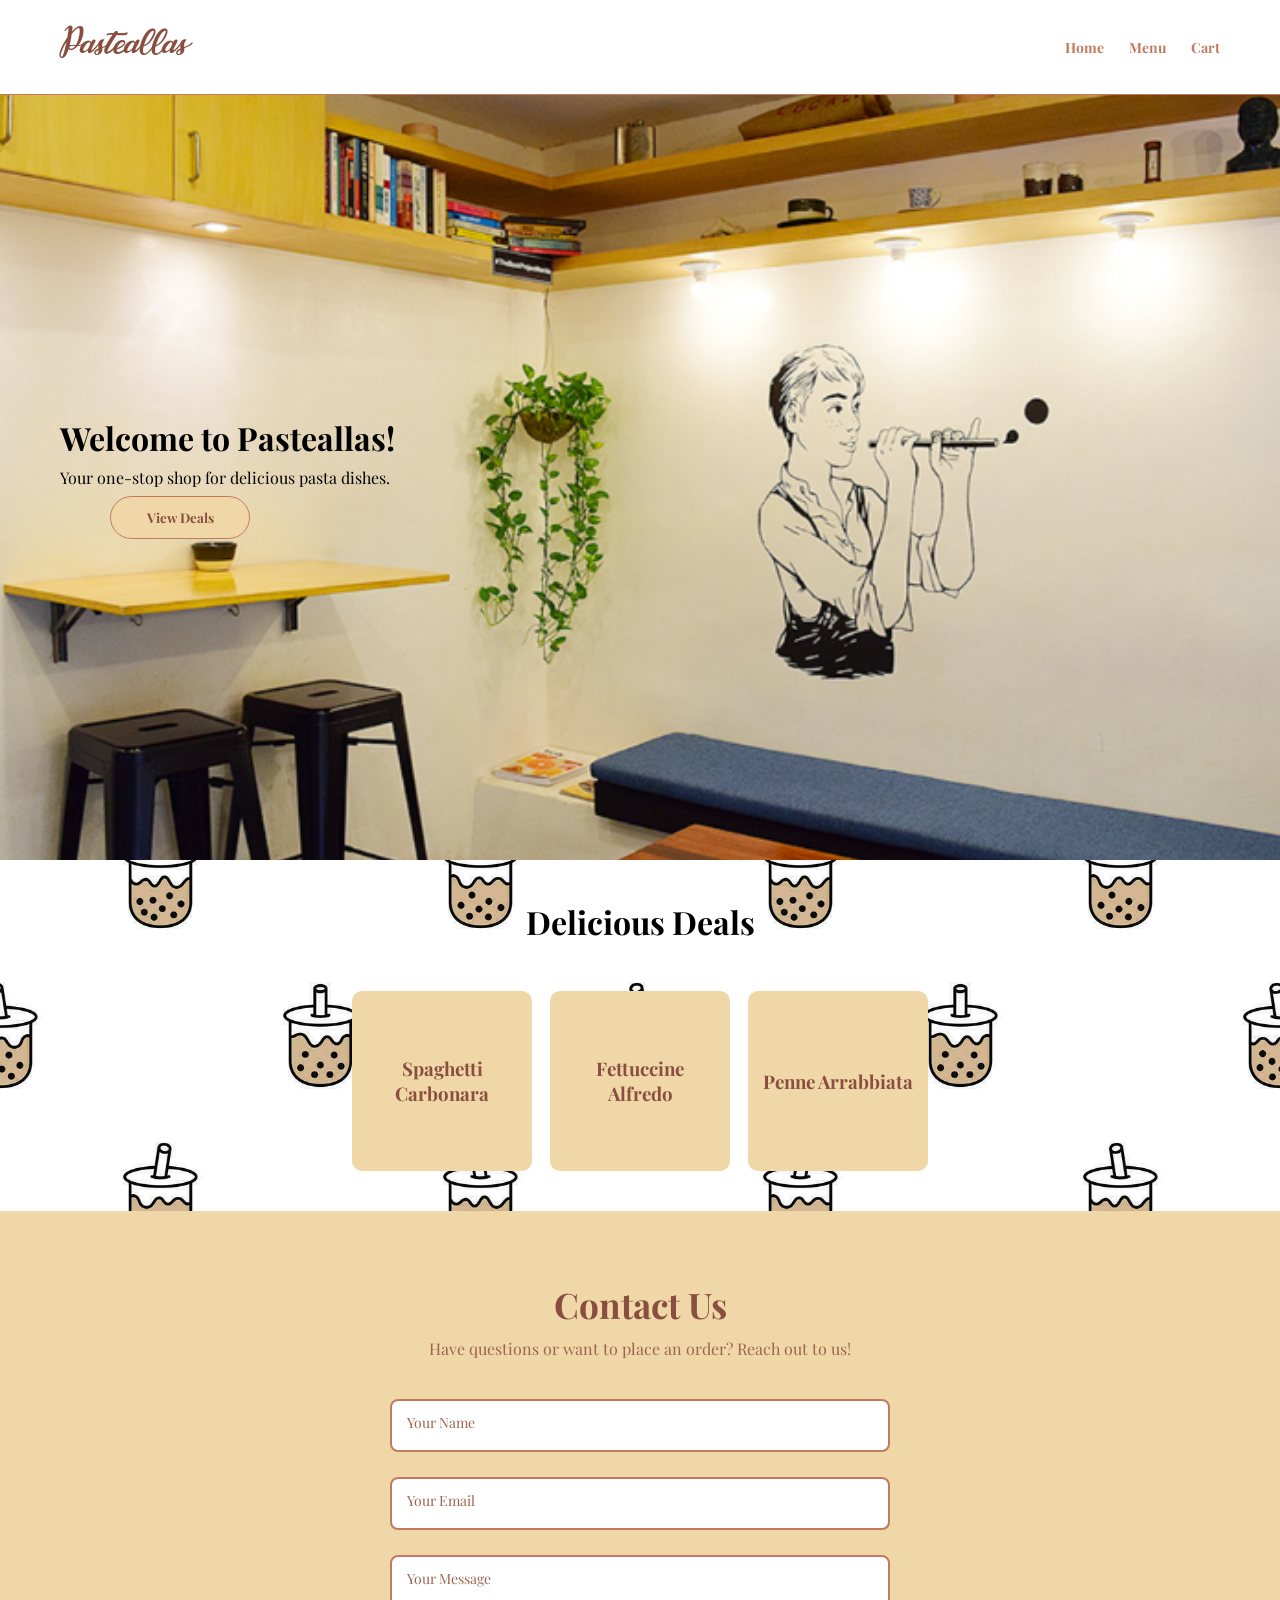
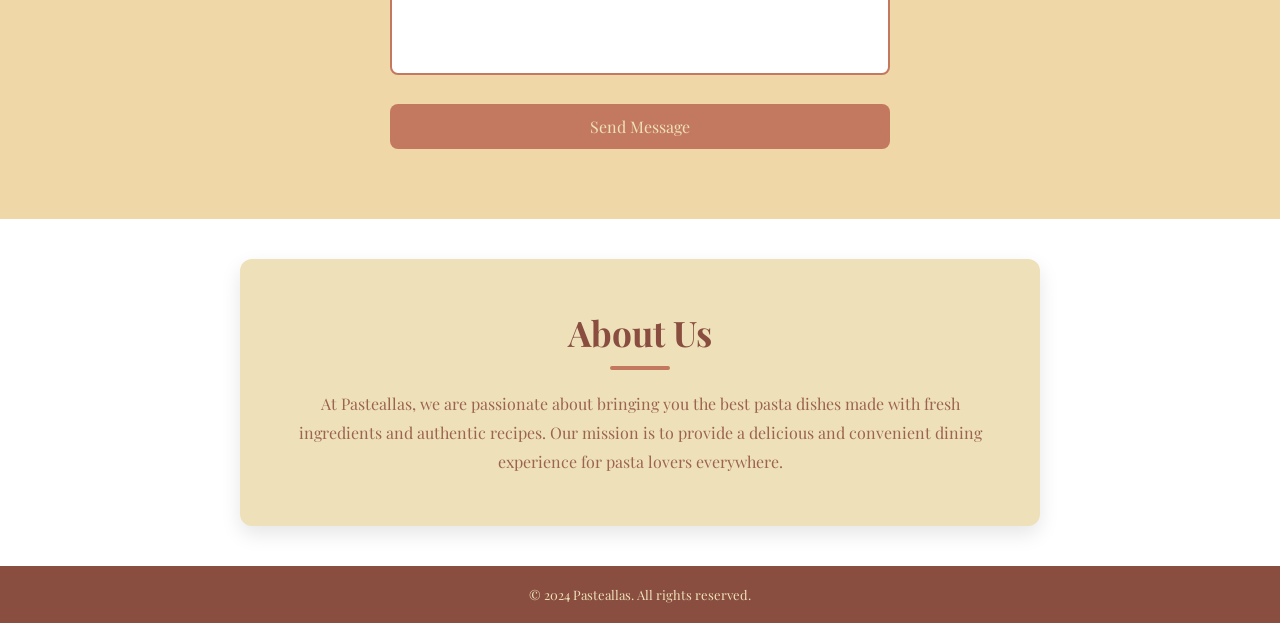
==== index.html @ 6389b208 "new" ====
<!DOCTYPE html>
<html lang="en">
<head>
    <meta charset="UTF-8">
    <meta name="viewport" content="width=device-width, initial-scale=1.0">
    <title>Pasteallas</title>
    <link rel="stylesheet" href="css/fonts.css">
    <link rel="stylesheet" href="css/homepage.css">
    <link rel="icon" type="image/x-icon" href="images/favicon.jpg">
</head>
<body>
    <header>
        <p>Pasteallas</p>
        <nav>
            <a href="#">Home</a>
            <a href="#">Menu</a>
            <a href="#">Cart</a>
        </nav>
    </header>

    <main>
        <div id="hero-section">
            <h1>Welcome to Pasteallas!</h1>
            <p>Your one-stop shop for delicious pasta dishes.</p>

            <button type="button">View Deals</button>
        </div>

        <div id="deals">
            <h1>Delicious Deals</h1>
            <div class="flip-card">
                <div class="flip-card-inner">
                    
                    <div class="flip-card-front">
                        <h3>Spaghetti Carbonara</h3>
                    </div>

                    <div class="flip-card-back">
                        <p>A classic Italian pasta dish made with eggs, cheese, pancetta, and pepper.</p>
                    </div>

                </div>
            </div>

            <div class="flip-card">
                <div class="flip-card-inner">
                    
                    <div class="flip-card-front">
                        <h3>Fettuccine Alfredo</h3>
                    </div>

                    <div class="flip-card-back">
                        <p>A creamy pasta dish made with butter, heavy cream, and Parmesan cheese.</p>
                    </div>

                </div>
            </div>

            <div class="flip-card">
                <div class="flip-card-inner">
                    
                    <div class="flip-card-front">
                        <h3>Penne Arrabbiata</h3>
                    </div>

                    <div class="flip-card-back">
                        <p>A spicy pasta dish made with garlic, tomatoes, and red chili peppers.</p>
                    </div>

                </div>
            </div>
        </div>

        <div id="contact">
            <h2>Contact Us</h2>
            <p>Have questions or want to place an order? Reach out to us!</p>

            <form>
                <div class="input-group">
                    <input type="text" required>
                    <label>Your Name</label>
                </div>

                <div class="input-group">
                    <input type="email" required>
                    <label>Your Email</label>
                </div>

                <div class="input-group">
                    <textarea required></textarea>
                    <label>Your Message</label>
                </div>

                <button type="submit">Send Message</button>
            </form>
        </div>

        <div id="about-us">
            <h2>About Us</h2>
            <p>At Pasteallas, we are passionate about bringing you the best pasta dishes made with fresh ingredients and authentic recipes. Our mission is to provide a delicious and convenient dining experience for pasta lovers everywhere.</p>
        </div>
    </main>

    <footer>
        <p>&copy; 2024 Pasteallas. All rights reserved.</p>
    </footer>
</body>
</html>
---- css/fonts.css ----
@font-face {
    font-family: 'Cassandra';
    src: url('../fonts/Cassandra.ttf');
}

@font-face {
    font-family: 'PlayfairDisplay';
    src: url('../fonts/PlayfairDisplay.ttf');
}
---- css/homepage.css ----
* {
    margin: 0;
    padding: 0;
    box-sizing: border-box;
    font-family: 'PlayfairDisplay', serif;
}

header {
    padding: 20px;
    border-bottom: 1px solid #c37960;
    display: flex;
    justify-content: space-between;
    align-items: center;
}

header p {
    font-size: 25px;
    color: #894e3f;
    padding-left: 30px;
    font-family: 'Cassandra', sans-serif;
}

header nav {
    display: flex;
    gap: 30px;
    padding-right: 30px;
}

header nav a {
    text-decoration: none;
    color: 	#c37960;
    font-size: 14px;
    font-weight: bold;
}

#hero-section {
    height: 85vh;
    display: flex;
    flex-direction: column;
    justify-content: center;
    padding-left: 100px;
    gap: 10px;
    background-image: url('../images/background-main.png');
    background-size: cover;
    background-position: center;
    background-repeat: no-repeat;
}

#hero-section button {
    width: 150px;
    margin-left: 75px;
    border-radius: 30px;
    border: 1px solid 	#c37960;
    background-color: #f0d7a7;
    color: #894e3f;
    font-weight: bold;
    padding: 15px 30px;
    transition: 0.3s;
}

#hero-section button:hover {
    background-color: #c37960;
    color: #eee1ba;
}

#deals {
    display: flex;
    gap: 20px;
    justify-content: center;
    padding: 50px 0;
    flex-wrap: wrap;
    background-color: #eee1ba;
    background-image: url('../images/background-boba.jpg');
    background-size: cover;
    background-position: center;
    background-repeat: no-repeat;
}

#deals h1 {
    display: block;
    width: 100%;
    text-align: center;
    margin-bottom: 30px;
}

.flip-card {
    background: transparent;
    width: 200px;
    height: 200px;
    perspective: 1000px;
}

.flip-card-inner {
    position: relative;
    width: 100%;
    height: 100%;
    transition: transform 0.6s;
    transform-style: preserve-3d;
}

.flip-card:hover .flip-card-inner {
    transform: rotateY(180deg);
}

.flip-card-front,
.flip-card-back {
    position: absolute;
    width: 100%;
    height: 100%;
    backface-visibility: hidden;

    display: flex;
    justify-content: center;
    align-items: center;
    text-align: center;

    border-radius: 10px;
    padding: 15px;
}

.flip-card-front {
    background-color: #f0d7a7;
    color: #894e3f;
}

.flip-card-back {
    background-color: #c37960;
    color: #eee1ba;
    transform: rotateY(180deg);
}

#contact {
    padding: 80px 20px;
    background-color: #f0d7a7;
    text-align: center;
}

#contact h2 {
    font-size: 2.5rem;
    margin-bottom: 10px;
    color: #894e3f;
}

#contact p {
    margin-bottom: 40px;
    color: #9c634f;
}

#contact form {
    max-width: 500px;
    margin: 0 auto;
}

.input-group {
    position: relative;
    margin-bottom: 25px;
}

.input-group input,
.input-group textarea {
    width: 100%;
    padding: 14px 10px;
    border: 2px solid #c37960;
    border-radius: 8px;
    outline: none;
    font-size: 16px;
    color: #894e3f;
}

.input-group textarea {
    height: 120px;
    resize: none;
}

.input-group label {
    position: absolute;
    left: 12px;
    top: 14px;
    color: #9c634f;
    font-size: 14px;
    pointer-events: none;
    transition: 0.3s ease;
    padding: 0 5px;
}

.input-group input:focus + label,
.input-group input:valid + label,
.input-group textarea:focus + label,
.input-group textarea:valid + label {
    top: -8px;
    left: 10px;
    font-size: 12px;
    color: #894e3f;
    background: #eee1ba;
}

.input-group input:focus,
.input-group textarea:focus {
    border-color: #894e3f;
}

#contact button {
    width: 100%;
    padding: 12px;
    border: none;
    background-color: #c37960;
    color: #eee1ba;
    font-size: 16px;
    border-radius: 8px;
    cursor: pointer;
    transition: 0.3s;
}

#contact button:hover {
    background: #894e3f;
}

#about-us {
    background-color: #eee1ba;
    padding: 60px 20px;
    text-align: center;
    border-radius: 12px;
    max-width: 800px;
    margin: 40px auto;
    box-shadow: 0 8px 20px rgba(0, 0, 0, 0.1);
    font-family: 'Helvetica Neue', Arial, sans-serif;
}

#about-us h2 {
    color: #894e3f;
    font-size: 2.5rem;
    margin-bottom: 20px;
    position: relative;
}

#about-us h2::after {
    content: '';
    display: block;
    width: 60px;
    height: 4px;
    background-color: #c37960;
    margin: 10px auto 0 auto;
    border-radius: 2px;
}

#about-us p {
    color: #9c634f;
    font-size: 1.1rem;
    line-height: 1.8;
    max-width: 700px;
    margin: 0 auto;
}

#about-us:hover {
    background-color: #f0d7a7;
    transition: background-color 0.3s ease;
}

footer {
    background-color: #894e3f;
    color: #eee1ba;         
    text-align: center;
    padding: 25px 20px;
    font-size: 14px;
    font-family: 'Cassandra', sans-serif;
}

@media (min-width: 1024px) and (max-width: 1440px) {
    header {
        padding: 18px 40px;
    }

    header p {
        font-size: 22px;
        padding-left: 20px;
    }

    header nav {
        gap: 25px;
        padding-right: 20px;
    }

    #hero-section {
        padding-left: 60px;
        gap: 8px;
    }

    #hero-section button {
        margin-left: 50px;
        padding: 12px 25px;
        width: 140px;
    }

    #deals {
        padding: 40px 20px;
        gap: 18px;
    }

    .flip-card {
        width: 180px;
        height: 180px;
    }

    #contact {
        padding: 70px 20px;
    }

    #contact h2 {
        font-size: 2.2rem;
    }

    #contact p {
        font-size: 1rem;
    }

    #about-us {
        padding: 50px 15px;
    }

    #about-us h2 {
        font-size: 2.2rem;
    }

    #about-us p {
        font-size: 1rem;
    }

    footer {
        padding: 20px 15px;
        font-size: 13px;
    }
}

@media (max-width: 768px) {

    header {
        flex-direction: column;
        padding: 15px 20px;
    }

    header p {
        font-size: 20px;
        padding-left: 0;
        margin-bottom: 10px;
    }

    header nav {
        flex-wrap: wrap;
        gap: 15px;
        padding-right: 0;
    }

    #hero-section {
        padding-left: 20px;
        gap: 6px;
        height: 70vh;
        align-items: center;
    }

    #hero-section button {
        margin-left: 0;
        padding: 10px 20px;
        width: 100%;
        max-width: 200px;
    }

    #deals {
        flex-direction: column;
        align-items: center;
        padding: 30px 15px;
        gap: 15px;
    }

    .flip-card {
        width: 80%;
        height: 150px;
    }

    #contact {
        padding: 60px 15px;
    }

    #contact h2 {
        font-size: 2rem;
    }

    #contact p {
        font-size: 0.95rem;
    }

    .input-group input,
    .input-group textarea {
        font-size: 14px;
        padding: 12px 8px;
    }

    .input-group label {
        font-size: 12px;
    }

    #contact button {
        font-size: 15px;
        padding: 10px;
    }

    #about-us {
        padding: 40px 10px;
        width: 100%;
    }

    #about-us h2 {
        font-size: 2rem;
    }

    #about-us p {
        font-size: 0.95rem;
    }

    footer {
        padding: 20px 10px;
        font-size: 12px;
    }
}
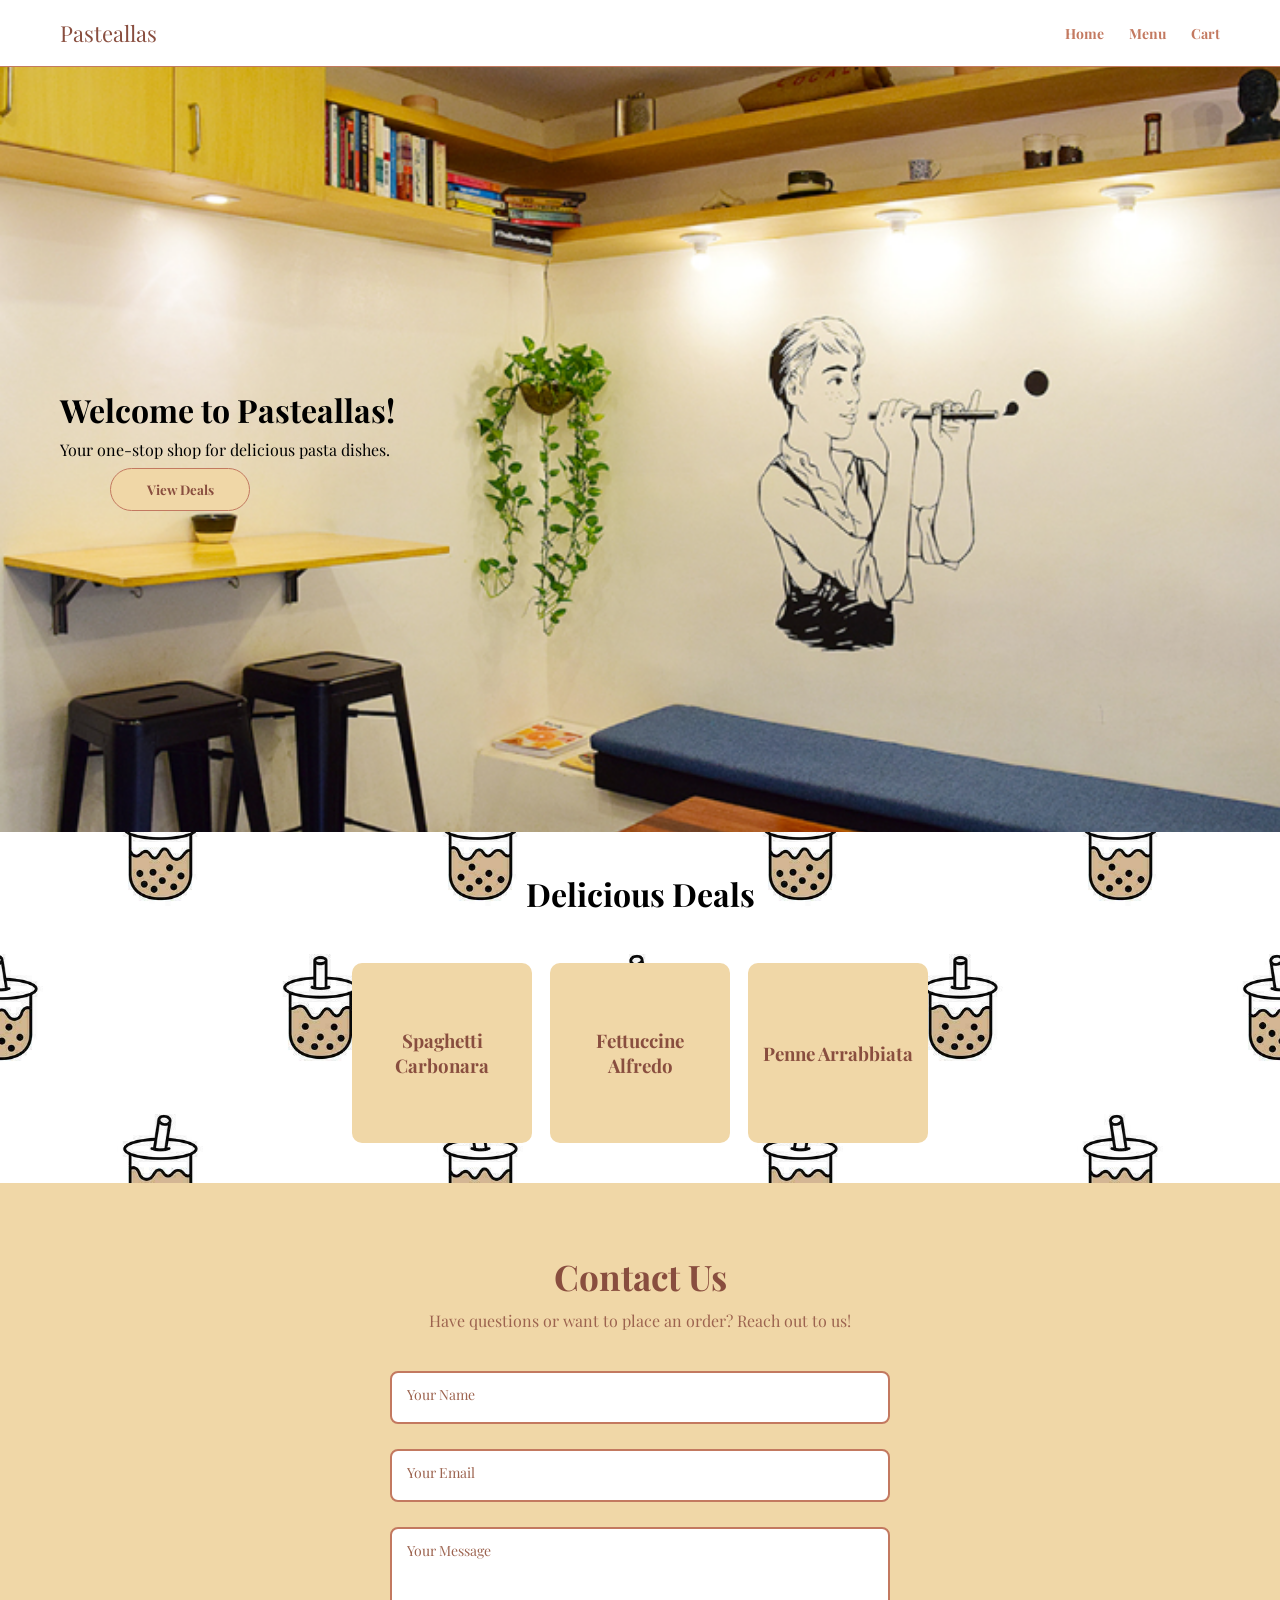
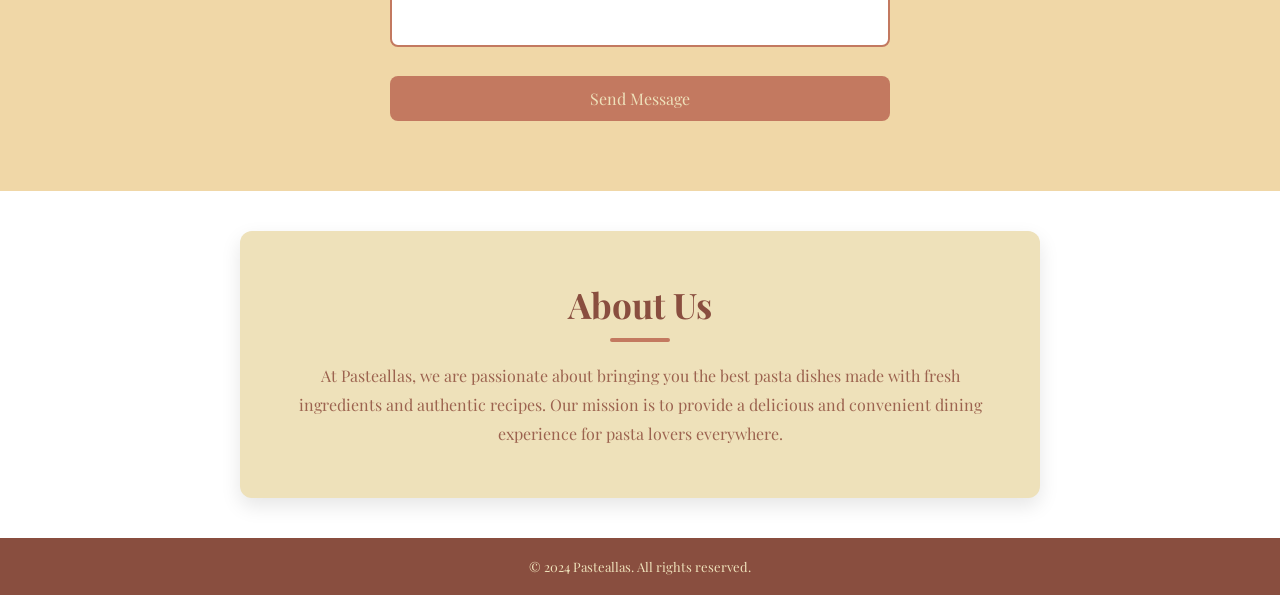
==== commit 9f732a38: "Adding menu items" ====
--- a/index.html
+++ b/index.html
@@ -1,13 +1,13 @@
 <!DOCTYPE html>
 <html lang="en">
-<head>
-    <meta charset="UTF-8">
-    <meta name="viewport" content="width=device-width, initial-scale=1.0">
-    <title>Pasteallas</title>
-    <link rel="stylesheet" href="css/fonts.css">
-    <link rel="stylesheet" href="css/homepage.css">
-    <link rel="icon" type="image/x-icon" href="images/favicon.jpg">
-</head>
+    <head>
+        <meta charset="UTF-8">
+        <meta name="viewport" content="width=device-width, initial-scale=1.0">
+        <title>Pasteallas</title>
+        <link rel="stylesheet" href="css/fonts.css">
+        <link rel="stylesheet" href="css/homepage.css">
+        <link rel="icon" type="image/x-icon" href="images/favicon.jpg">
+    </head>
 <body>
     <header>
         <p>Pasteallas</p>
@@ -23,7 +23,7 @@
             <h1>Welcome to Pasteallas!</h1>
             <p>Your one-stop shop for delicious pasta dishes.</p>
 
-            <button type="button">View Deals</button>
+            <button type="button" onclick="window.location.href='pages/menu.html'">View Deals</button>
         </div>
 
         <div id="deals">
--- a/css/homepage.css
+++ b/css/homepage.css
@@ -17,7 +17,7 @@
     font-size: 25px;
     color: #894e3f;
     padding-left: 30px;
-    font-family: 'Cassandra', sans-serif;
+    font-family: 'PlayfairDisplay', sans-serif;
 }
 
 header nav {
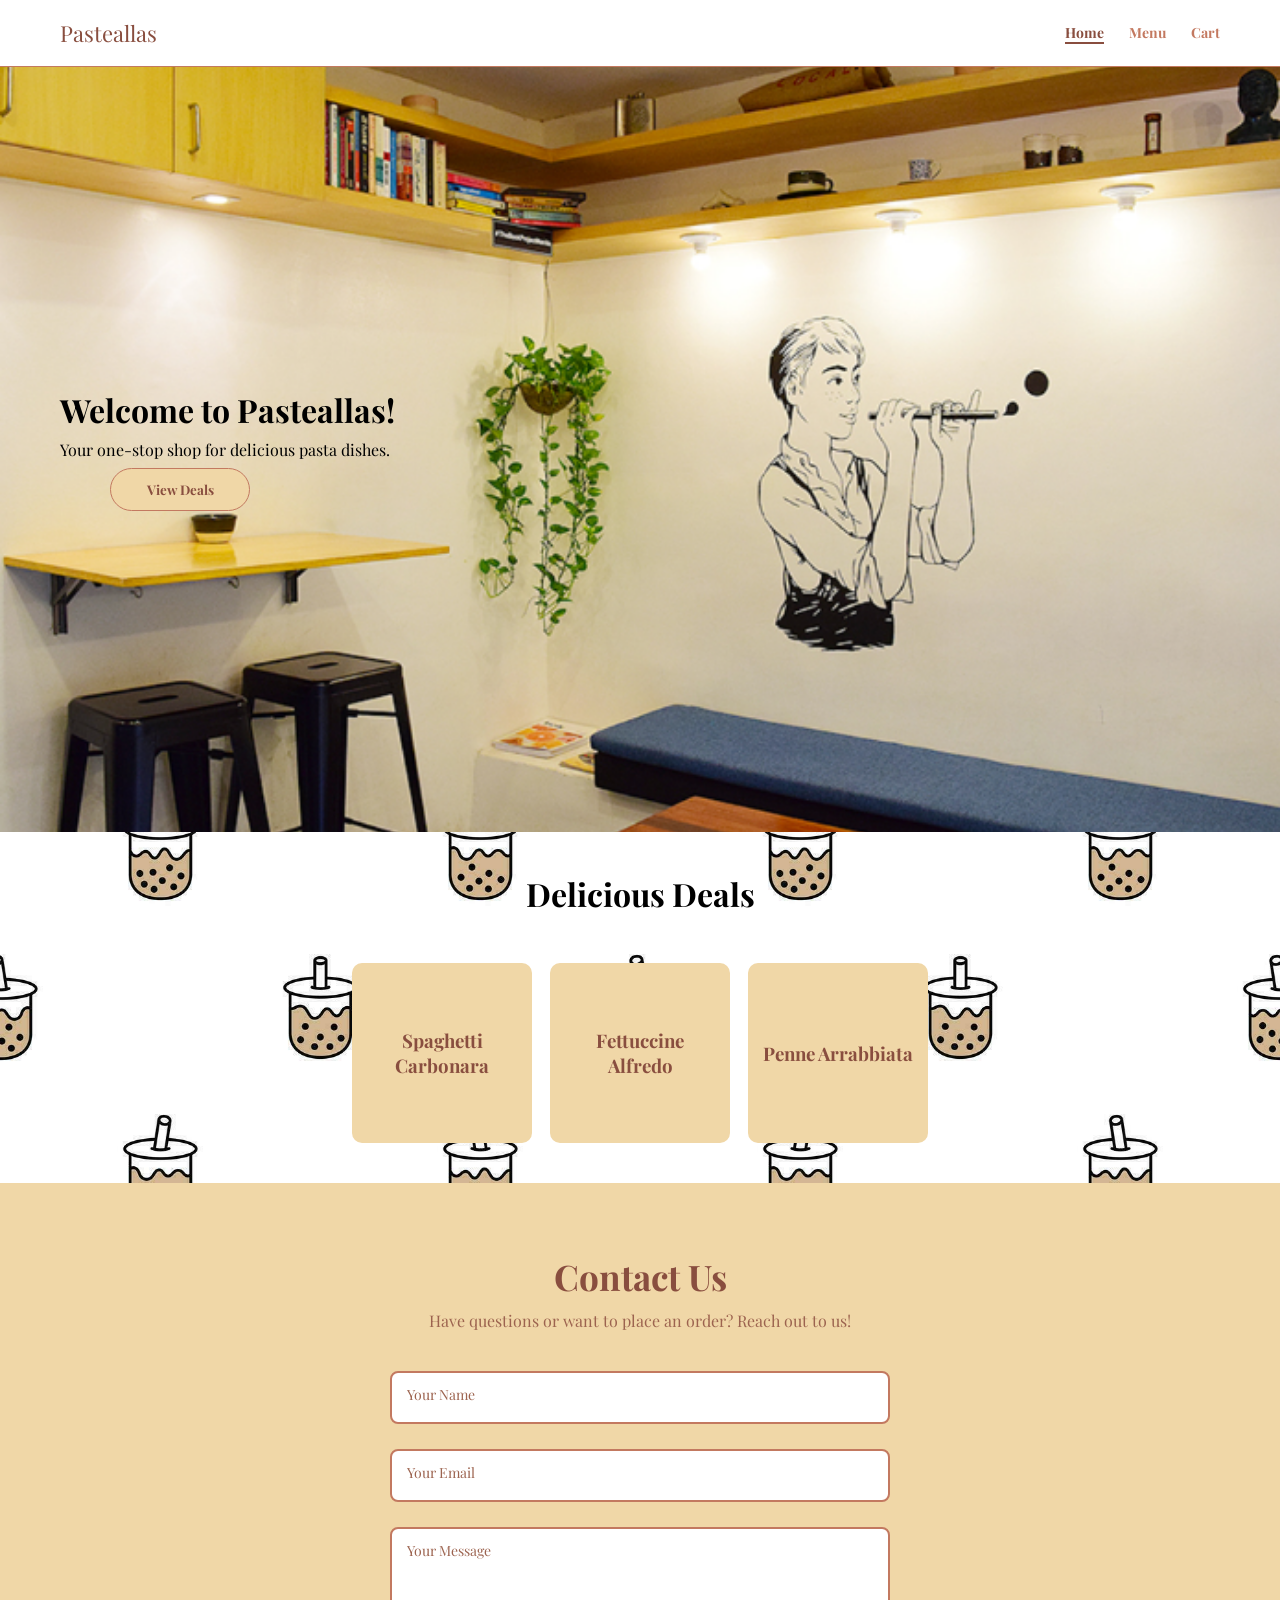
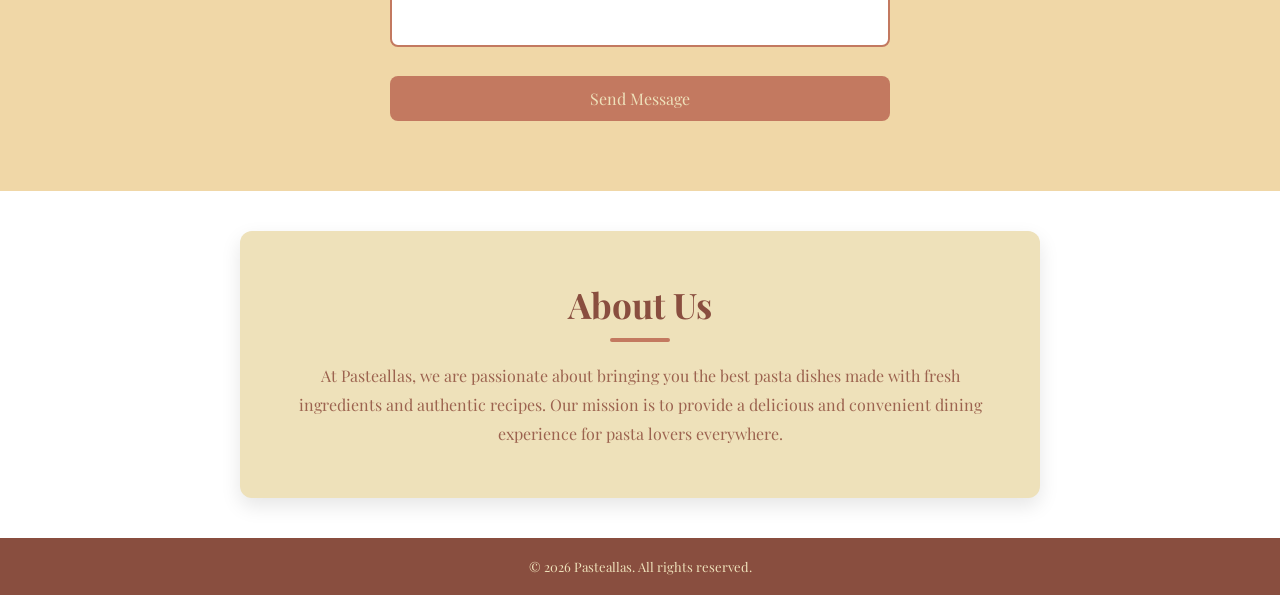
==== commit 11203e0a: "Added Menu and Cart Page." ====
--- a/index.html
+++ b/index.html
@@ -12,9 +12,9 @@
     <header>
         <p>Pasteallas</p>
         <nav>
-            <a href="#">Home</a>
-            <a href="#">Menu</a>
-            <a href="#">Cart</a>
+            <a href="#" class="active">Home</a>
+            <a href="pages/menu.html">Menu</a>
+            <a href="pages/cart.html">Cart</a>
         </nav>
     </header>
 
@@ -102,7 +102,7 @@
     </main>
 
     <footer>
-        <p>&copy; 2024 Pasteallas. All rights reserved.</p>
+        <p>&copy; 2026 Pasteallas. All rights reserved.</p>
     </footer>
 </body>
 </html>
--- a/css/homepage.css
+++ b/css/homepage.css
@@ -31,6 +31,15 @@
     color: 	#c37960;
     font-size: 14px;
     font-weight: bold;
+}
+
+header nav a:hover {
+    color: #894e3f;
+}
+
+.active {
+    color: #894e3f;
+    border-bottom: 2px solid #894e3f;
 }
 
 #hero-section {
